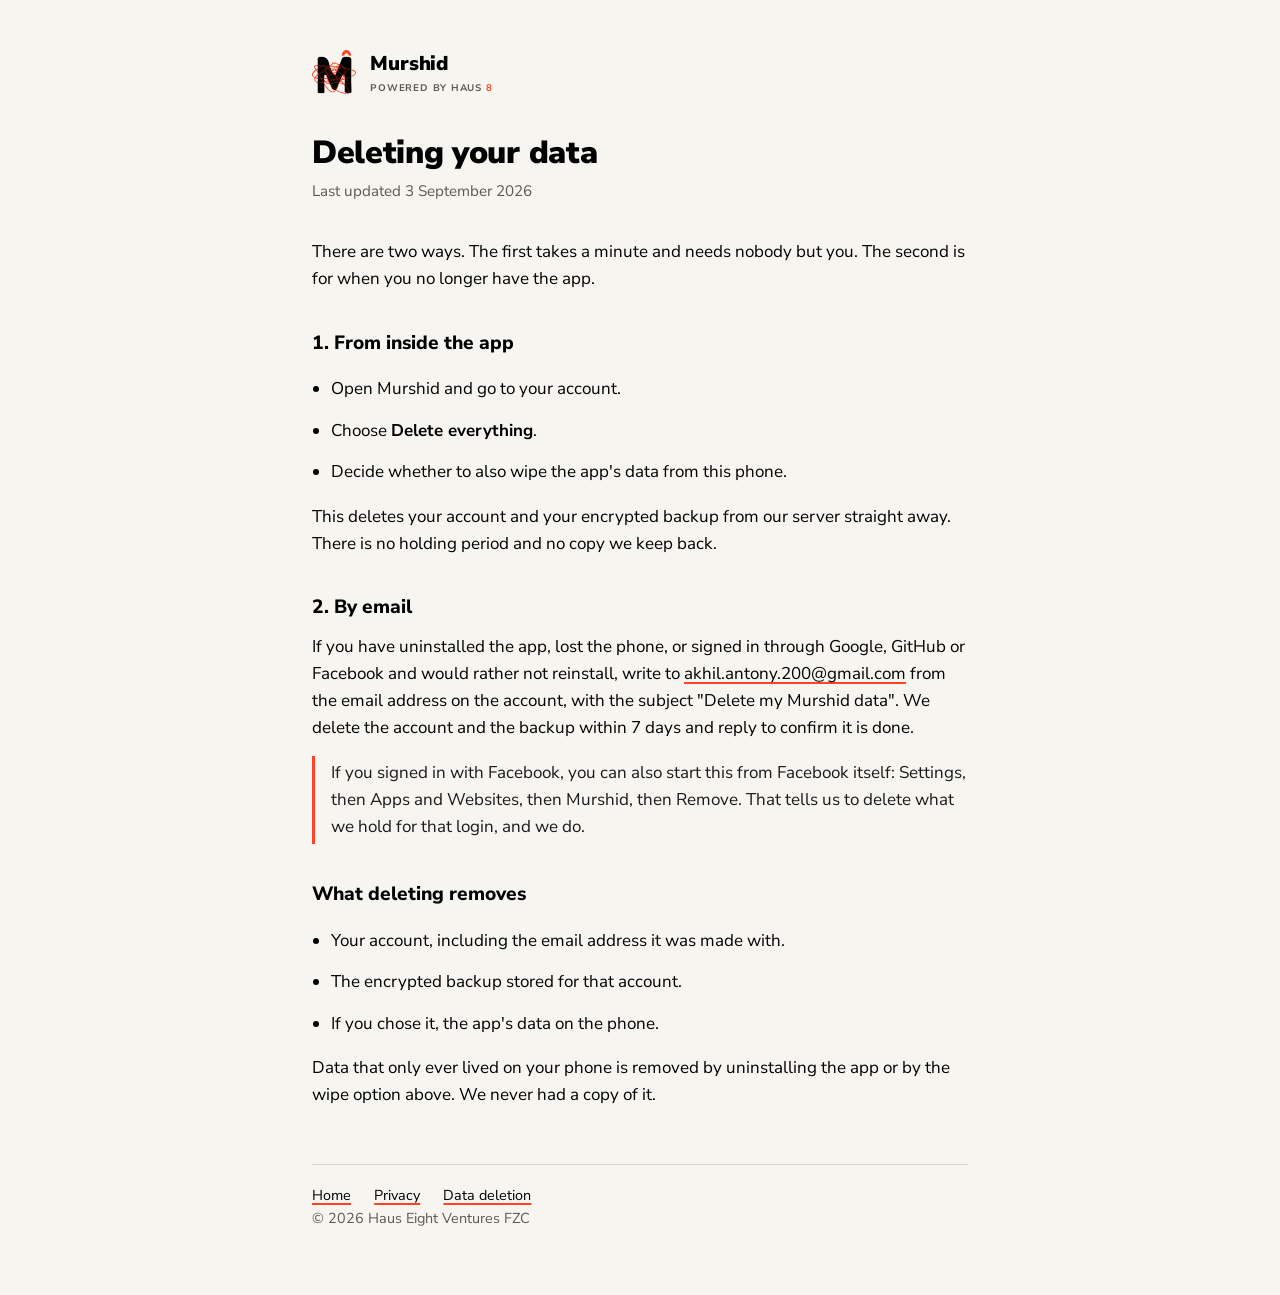
==== data-deletion.html @ c20d35c6 "Privacy policy and data deletion pages for Murshid" ====
<!doctype html>
<html lang="en">
<head>
<meta charset="utf-8">
<meta name="viewport" content="width=device-width, initial-scale=1">
<title>Delete your data · Murshid</title>
<link rel="icon" href="mark.png">
<link rel="preconnect" href="https://fonts.googleapis.com">
<link href="https://fonts.googleapis.com/css2?family=Nunito+Sans:wght@400;700;800;900&display=swap" rel="stylesheet">
<link rel="stylesheet" href="style.css">
</head>
<body>
<main>
  <header>
    <img src="mark.png" alt="">
    <div><a href="./">Murshid</a><small>POWERED BY HAUS <b>8</b></small></div>
  </header>

  <h1>Deleting your data</h1>
  <p class="when">Last updated 3 September 2026</p>

  <p>There are two ways. The first takes a minute and needs nobody but you. The second is for when you no longer have the app.</p>

  <h2>1. From inside the app</h2>
  <ul>
    <li>Open Murshid and go to your account.</li>
    <li>Choose <strong>Delete everything</strong>.</li>
    <li>Decide whether to also wipe the app's data from this phone.</li>
  </ul>
  <p>This deletes your account and your encrypted backup from our server straight away. There is no holding period and no copy we keep back.</p>

  <h2>2. By email</h2>
  <p>If you have uninstalled the app, lost the phone, or signed in through Google, GitHub or Facebook and would rather not reinstall, write to <a href="mailto:akhil.antony.200@gmail.com?subject=Delete%20my%20Murshid%20data">akhil.antony.200@gmail.com</a> from the email address on the account, with the subject "Delete my Murshid data". We delete the account and the backup within 7 days and reply to confirm it is done.</p>

  <p class="note">If you signed in with Facebook, you can also start this from Facebook itself: Settings, then Apps and Websites, then Murshid, then Remove. That tells us to delete what we hold for that login, and we do.</p>

  <h2>What deleting removes</h2>
  <ul>
    <li>Your account, including the email address it was made with.</li>
    <li>The encrypted backup stored for that account.</li>
    <li>If you chose it, the app's data on the phone.</li>
  </ul>
  <p>Data that only ever lived on your phone is removed by uninstalling the app or by the wipe option above. We never had a copy of it.</p>

  <footer>
    <a href="./">Home</a>
    <a href="privacy.html">Privacy</a>
    <a href="data-deletion.html">Data deletion</a>
    <div>© 2026 Haus Eight Ventures FZC</div>
  </footer>
</main>
</body>
</html>
---- style.css ----
:root {
  --ink: #000000;
  --ink2: #1a1a1a;
  --cream: #f6f5ef;
  --muted: #5a5954;
  --accent: #ff4328;
  --hair: rgba(0, 0, 0, 0.12);
}
* { box-sizing: border-box; }
html { background: var(--cream); }
body {
  margin: 0;
  color: var(--ink);
  background: var(--cream);
  font-family: "Nunito Sans", "Segoe UI", Roboto, Helvetica, Arial, sans-serif;
  font-size: 17px;
  line-height: 1.6;
  -webkit-font-smoothing: antialiased;
}
main {
  max-width: 44rem;
  margin: 0 auto;
  padding: 3rem 1.5rem 4rem;
}
header {
  display: flex;
  align-items: center;
  gap: 0.9rem;
  margin-bottom: 2.5rem;
}
header img { width: 44px; height: 44px; }
header a { color: var(--ink); text-decoration: none; font-weight: 900; font-size: 1.25rem; letter-spacing: -0.01em; }
header small { display: block; font-weight: 700; font-size: 0.6rem; letter-spacing: 0.08em; color: var(--muted); }
header small b { color: var(--accent); }
h1 { font-weight: 900; font-size: 2rem; line-height: 1.15; margin: 0 0 0.4rem; letter-spacing: -0.01em; }
.when { color: var(--muted); font-size: 0.95rem; margin: 0 0 2.2rem; }
h2 { font-weight: 800; font-size: 1.2rem; margin: 2.2rem 0 0.6rem; }
p, li { margin: 0 0 0.9rem; }
ul { padding-left: 1.2rem; }
a { color: var(--ink); text-decoration-color: var(--accent); text-decoration-thickness: 2px; text-underline-offset: 3px; }
.note {
  border-left: 3px solid var(--accent);
  padding: 0.2rem 0 0.2rem 1rem;
  color: var(--ink2);
}
footer {
  margin-top: 3.5rem;
  padding-top: 1.2rem;
  border-top: 1px solid var(--hair);
  color: var(--muted);
  font-size: 0.9rem;
}
footer a { margin-right: 1.2rem; }
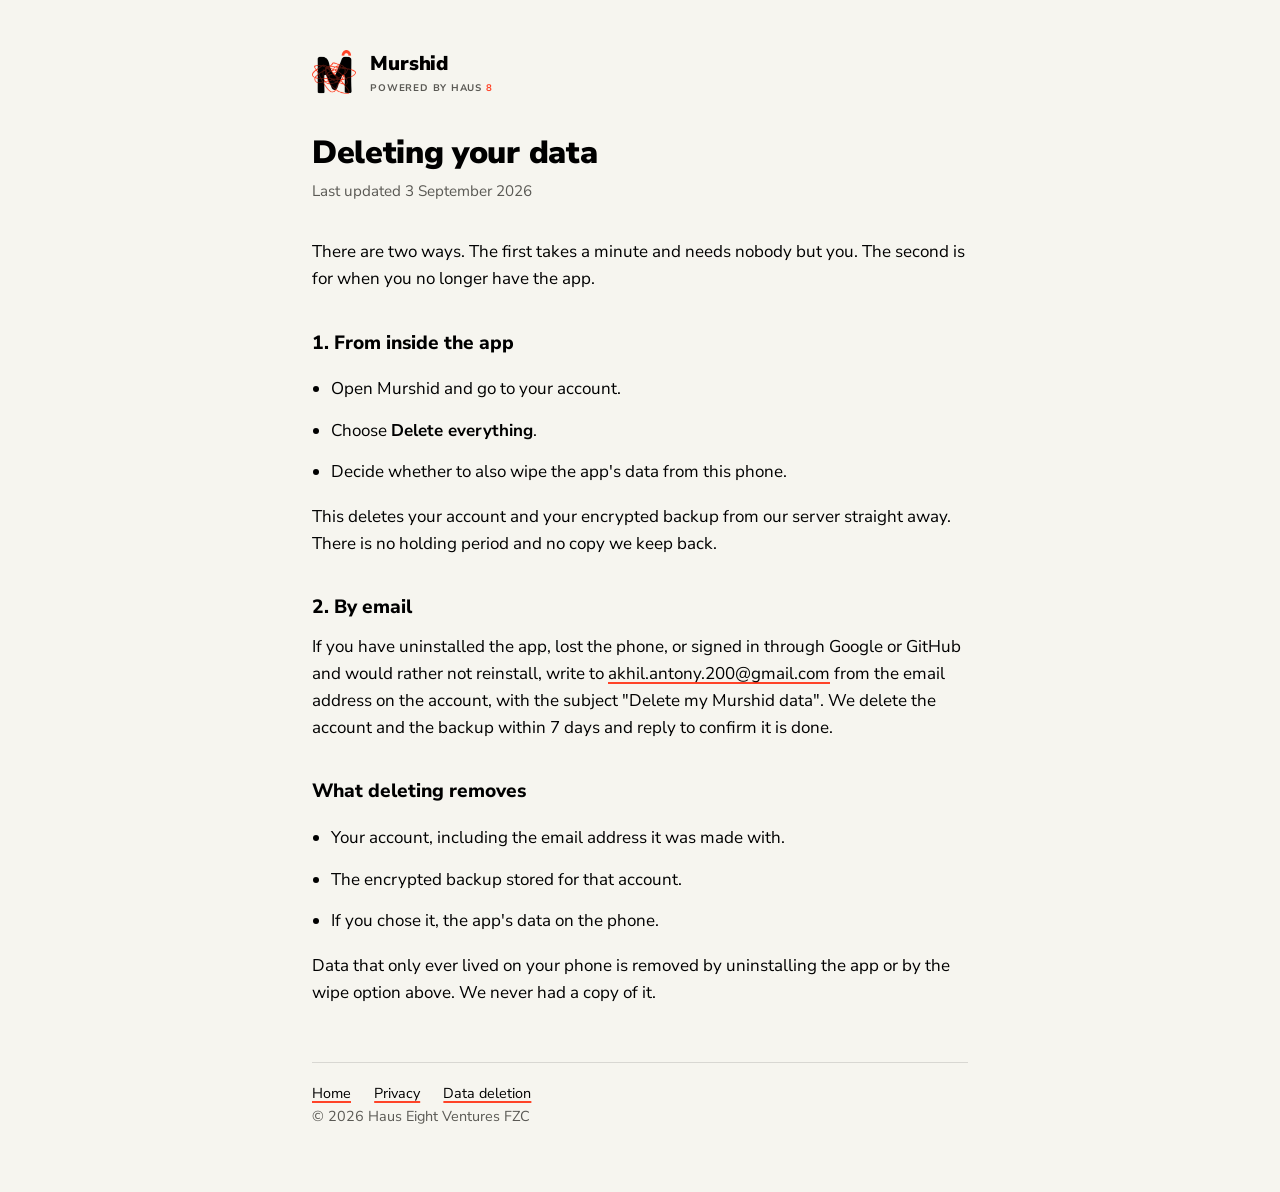
==== commit 54279d07: "Facebook sign-in dropped; pages describe Google and GitHub only" ====
--- a/data-deletion.html
+++ b/data-deletion.html
@@ -30,9 +30,7 @@
   <p>This deletes your account and your encrypted backup from our server straight away. There is no holding period and no copy we keep back.</p>
 
   <h2>2. By email</h2>
-  <p>If you have uninstalled the app, lost the phone, or signed in through Google, GitHub or Facebook and would rather not reinstall, write to <a href="mailto:akhil.antony.200@gmail.com?subject=Delete%20my%20Murshid%20data">akhil.antony.200@gmail.com</a> from the email address on the account, with the subject "Delete my Murshid data". We delete the account and the backup within 7 days and reply to confirm it is done.</p>
-
-  <p class="note">If you signed in with Facebook, you can also start this from Facebook itself: Settings, then Apps and Websites, then Murshid, then Remove. That tells us to delete what we hold for that login, and we do.</p>
+  <p>If you have uninstalled the app, lost the phone, or signed in through Google or GitHub and would rather not reinstall, write to <a href="mailto:akhil.antony.200@gmail.com?subject=Delete%20my%20Murshid%20data">akhil.antony.200@gmail.com</a> from the email address on the account, with the subject "Delete my Murshid data". We delete the account and the backup within 7 days and reply to confirm it is done.</p>
 
   <h2>What deleting removes</h2>
   <ul>
